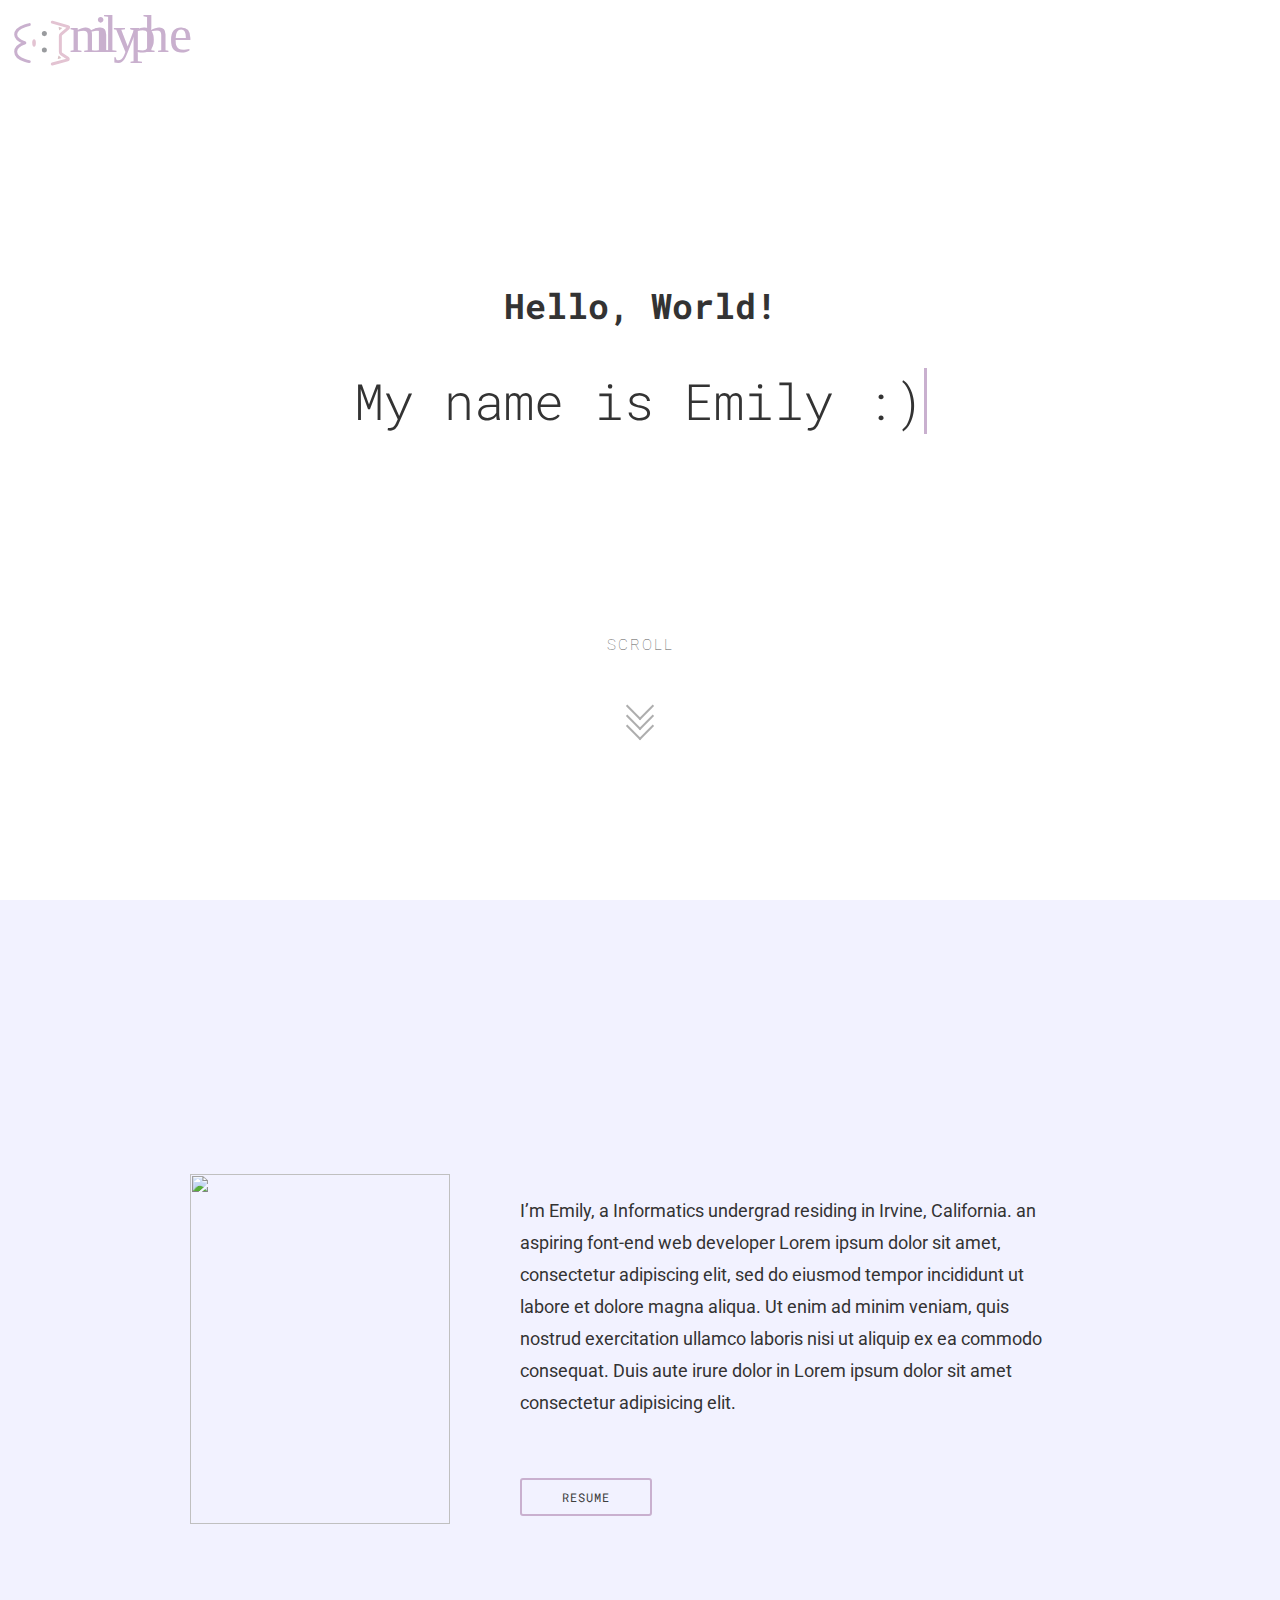
==== index.html @ 85082470 "Add scroll animation on style.css" ====
<!doctype html>
<html lang="en">

<!--
WRITTEN BY: Emily Ah-Young Phee
EMAIL: ephee@uci.edu
-->

<head>
  <meta charset="utf-8">
  <meta name="author" content="Your name here">
  <meta name="description" content="description of your page">
  <link rel="stylesheet" href="https://cdnjs.cloudflare.com/ajax/libs/font-awesome/5.15.1/css/all.min.css" integrity="sha512-+4zCK9k+qNFUR5X+cKL9EIR+ZOhtIloNl9GIKS57V1MyNsYpYcUrUeQc9vNfzsWfV28IaLL3i96P9sdNyeRssA==" crossorigin="anonymous" />
  <link href="https://fonts.googleapis.com/css2?family=Roboto+Mono&family=Roboto:wght@500&display=swap" rel="stylesheet"> 
  <link rel="stylesheet" href="style.css">
   <!-- you would also link to Bootstrap here! -->
  <title>Welcome to Emily A. Phee :)</title>
</head>
<body id="home">

  <!-- all contents goes here for main page -->
  <header class="main-header">
    <img src="logo_emily.svg" class="header-logo" alt="main logo">
    <div class="content">
    
     <div class="profile-component">

       <div class="greeting-heading">
        <h2 id="banner-hello">Hello, World!</h2>
       </div>
       <div class="greeting-heading">
        <h1 id="banner-intro">My name is Emily :)</h1>
       </div>

        <!-- Icons -->  
       <div class="header-icons">
        <div class="main-icons">
          <a href="https://github.com/emilyPhee" target="_blank">
            <i class="fab fa-github fa-4x"></i>
          </a>
          <a href="https://www.linkedin.com/in/emily-phee-1056821b9/" target="_blank">
            <i class="fab fa-linkedin fa-4x"></i>
          </a>
        </div>
       </div>

       <!-- Scroll -->
       <div class="header-scroll">
        <div class="scroll">
          <p>SCROLL</p>
          <!-- <i class="fas fa-chevron-down"></i> -->
          <div class="box">
            <span></span>
            <span></span>
            <span></span>
          </div>
          
        </div>
       </div>
     </div>
    </div>
  </header>


  <!-- Main -->
  <main id="main">
   
    <!-- About -->
    <section class="about-section">
      <div class="about-content">

        <div class="introduce-component">
          <div class="profile-img">
            <img src="https://via.placeholder.com/150" alt="">
          </div>
          <div class="intro-and-btn">
            <div class="intro">
              <p>I’m Emily, a Informatics undergrad residing in Irvine, California. 
                an aspiring font-end web developer
                Lorem ipsum dolor sit amet, consectetur adipiscing elit, sed do eiusmod tempor incididunt ut labore et dolore magna aliqua. Ut enim ad minim veniam, quis nostrud exercitation ullamco laboris nisi ut aliquip ex ea commodo consequat. Duis aute irure dolor in Lorem ipsum dolor sit amet consectetur adipisicing elit. 
              </p>
            </div>
            <div class="resume-btn-div">
              <a href="" class="resume-btn">
                RESUME
              </a>
            </div>
          </div>
        </div>
      </div>
    </section>


    <!-- Projects -->
    <section id="projects-section">
   
    </section>

    <!-- Contact -->
    <section id="contact">

    </section>

  </main>

  <!-- Footer -->
  <footer class="footer">

  </footer>
</body>
</html>
---- style.css ----
/* font-family: 'Roboto', sans-serif;

font-family: 'Roboto Mono', monospace; */
@import url('https://fonts.googleapis.com/css2?family=Roboto&display=swap');

@keyframes typing-animation {
  from {
    width: 0;
  }
  to {
    width: 57rem;
  }
}

@keyframes typing-cursor {
  from {
    border-right-color: #C9B0CF;
  }

  to {
    border-right-color: transparent;
  }
}

* {
  margin: 0;
  padding: 0;
  box-sizing: border-box;
}

html {
  /* 
  what we want is 10px, so divide default px (16px) to 10 
  10/16 = 0.625 
  .625*16 = 10
  we are converting this to percent because each user may have different font size as a default
  so that we want to provide the right font size according to user's default value (px)
  */
  font-size: 62.5%;
}

body {
  color: #333;
}

.header-logo {
  width: 18rem;
  margin: 1.2rem 0 0 1.2rem;
}

.main-header {
  height: 100vh;
}

.content {
  height: 100%;
  width: 100%;
  display: flex;
  justify-content: center;
  align-items: center;
}

.profile-component {
  padding-bottom: 5rem;
  display: flex;
  flex-direction: column;
  justify-content: space-between;
  align-items: center;
}

/* Main banner (welcome greeting) */
#banner-hello {
  font-size: 3.5rem;
  font-family: 'Roboto Mono', monospace;
}

#banner-intro {
  font-size: 5rem;
  font-weight: 300;
  font-family: 'Roboto Mono', monospace;
  margin-top: 4rem;

  /* Typing animation */
  border-right: solid 3px #C9B0CF;
  white-space: nowrap;
  overflow: hidden;
  /* animation */
  animation: typing-animation 4s steps(29, end) 1s 1 normal both,
  typing-cursor 1s steps(29, end) infinite;


}

/* Icons */
.main-icons {
  display: flex;
  justify-content: center;
  margin-top: 10rem;
}

.main-icons > * {
  margin: 0 4.2rem;
  color: #C9B0CF;
}


/* Scroll */
.scroll {
  display: flex;
  flex-direction: column;
  align-items: center;
  padding-top: 9rem;
}

.scroll .box {
  margin-top: 4rem;
}
.scroll > * {
  margin: 1.2rem 0 1.2rem 0;
}

.scroll p {
  font-family: 'Roboto', sans-serif;
  font-size: 1.5rem;
  font-weight: lighter;
  color: rgb(87, 87, 87);
  letter-spacing: .2rem;
}

/* Scroll animation */
.box span {
  display: block;
  width: 2rem;
  height: 2rem;
  border-bottom: .2rem solid rgb(174, 174, 174);
  border-right: .2rem solid rgb(174, 174, 174);
  transform: rotate(45deg);
  margin: -1rem;
  animation: animate 2s infinite;
}

.box span:nth-child(2) {
  animation-delay: -0.2s;
}

.box span:nth-child(3) {
  animation-delay: -0.4s;
}

@keyframes animate {
  0% {
    opacity: 0;
    transform: rotate(45deg) translate(-2rem, -2rem);
  }
  50% {
    opacity: 1;
  }

  100% {
    opacity: 0;
    transform: rotate(45deg) translate(2rem, 2rem);
  }
}

/* About */
.about-section {
  height: 100vh;
}

.about-content {
  background-color: rgb(242, 242, 255);
  width: 100%;
  height: 100%;

  display: flex;
  justify-content: center;
  padding: 6rem 4rem;
}

.introduce-component {
  display: flex;
  align-items: center;

  /* Modify the size of introduction */
  width: 90rem
}
.introduce-component img {
  width: 26rem;
  height: 35rem;
  margin-right: 3rem;
}

.intro-and-btn {
  padding: 4rem;
}

.intro p {
  font-size: 1.8rem;
  font-family: 'Roboto', sans-serif;
  line-height: 3.2rem;
}
.intro-and-btn .resume-btn {
  text-decoration: none;
  color: #3F3F3F;
  letter-spacing: .1rem;
  font-family: 'Roboto Mono', monospace;

  border: 2px solid #C9B0CF;
  padding: .9rem 4rem;
  font-size: 1.2rem;
  border-radius: .3rem;
}

.intro-and-btn .resume-btn:hover {
  background-color: #C9B0CF;
}

.resume-btn-div {
  margin-top: 7rem;
}
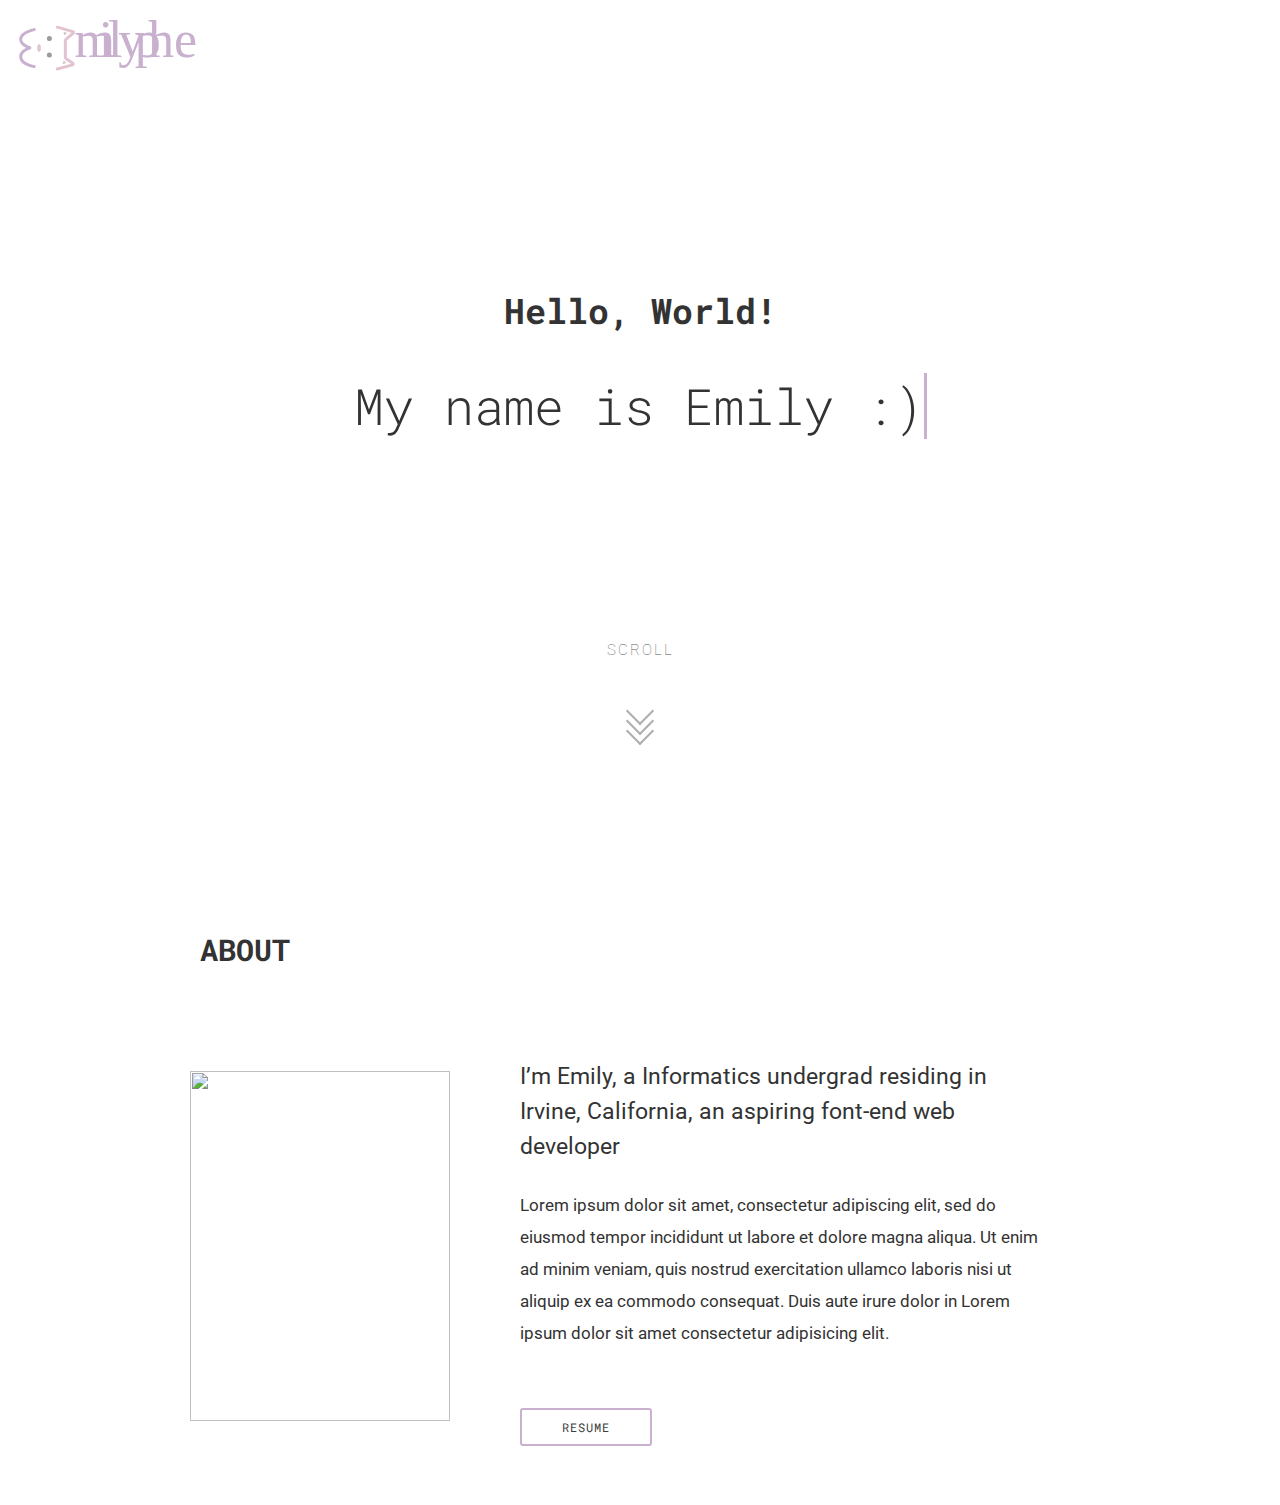
==== commit 14da8588: "Add about section heading and modify the style of about-section in style.css" ====
--- a/index.html
+++ b/index.html
@@ -21,6 +21,7 @@
   <!-- all contents goes here for main page -->
   <header class="main-header">
     <img src="logo_emily.svg" class="header-logo" alt="main logo">
+  
     <div class="content">
     
      <div class="profile-component">
@@ -67,16 +68,21 @@
    
     <!-- About -->
     <section class="about-section">
-      <div class="about-content">
+      <div class="about-content-flex-container">
+        <!-- flex-item -->
+        <div class="about-title">
+          <h2>ABOUT</h2>
+        </div>
 
+        <!-- flex-item -->
         <div class="introduce-component">
           <div class="profile-img">
             <img src="https://via.placeholder.com/150" alt="">
           </div>
           <div class="intro-and-btn">
             <div class="intro">
-              <p>I’m Emily, a Informatics undergrad residing in Irvine, California. 
-                an aspiring font-end web developer
+              <p class="intro-first-part">I’m Emily, a Informatics undergrad residing in Irvine, California, an aspiring font-end web developer</p>
+              <p class="intro-second-part">
                 Lorem ipsum dolor sit amet, consectetur adipiscing elit, sed do eiusmod tempor incididunt ut labore et dolore magna aliqua. Ut enim ad minim veniam, quis nostrud exercitation ullamco laboris nisi ut aliquip ex ea commodo consequat. Duis aute irure dolor in Lorem ipsum dolor sit amet consectetur adipisicing elit. 
               </p>
             </div>
@@ -89,6 +95,13 @@
         </div>
       </div>
     </section>
+
+
+
+  
+ 
+
+    
 
 
     <!-- Projects -->
--- a/style.css
+++ b/style.css
@@ -41,11 +41,12 @@
 
 body {
   color: #333;
+  font-family: 'Roboto', sans-serif;
 }
 
 .header-logo {
   width: 18rem;
-  margin: 1.2rem 0 0 1.2rem;
+  margin: 1.7rem 0 0 1.7rem;
 }
 
 .main-header {
@@ -163,18 +164,33 @@
 }
 
 /* About */
-.about-section {
+/* .about-section {
   height: 100vh;
-}
-
-.about-content {
-  background-color: rgb(242, 242, 255);
+} */
+
+.about-content-flex-container {
   width: 100%;
   height: 100%;
 
   display: flex;
   justify-content: center;
   padding: 6rem 4rem;
+}
+
+.about-content-flex-container {
+  display: flex;
+  flex-direction: column;
+  justify-content: center;
+  align-items: center;
+  padding: 3rem 5rem;
+}
+
+
+
+.about-content-flex-container .about-title {
+  font-family: 'Roboto Mono', monospace;
+  font-size: 2rem;
+  margin: 0 79rem 5rem 0;
 }
 
 .introduce-component {
@@ -190,15 +206,21 @@
   margin-right: 3rem;
 }
 
+.intro-first-part {
+  font-size: 2.3rem;
+  line-height: 3.5rem;
+}
+
+.intro .intro-second-part {
+  font-size: 1.7rem;
+  line-height: 3.2rem;
+  margin-top: 2.5rem;
+}
+
 .intro-and-btn {
   padding: 4rem;
-}
-
-.intro p {
-  font-size: 1.8rem;
-  font-family: 'Roboto', sans-serif;
-  line-height: 3.2rem;
-}
+} 
+
 .intro-and-btn .resume-btn {
   text-decoration: none;
   color: #3F3F3F;
@@ -219,3 +241,5 @@
   margin-top: 7rem;
 }
 
+
+
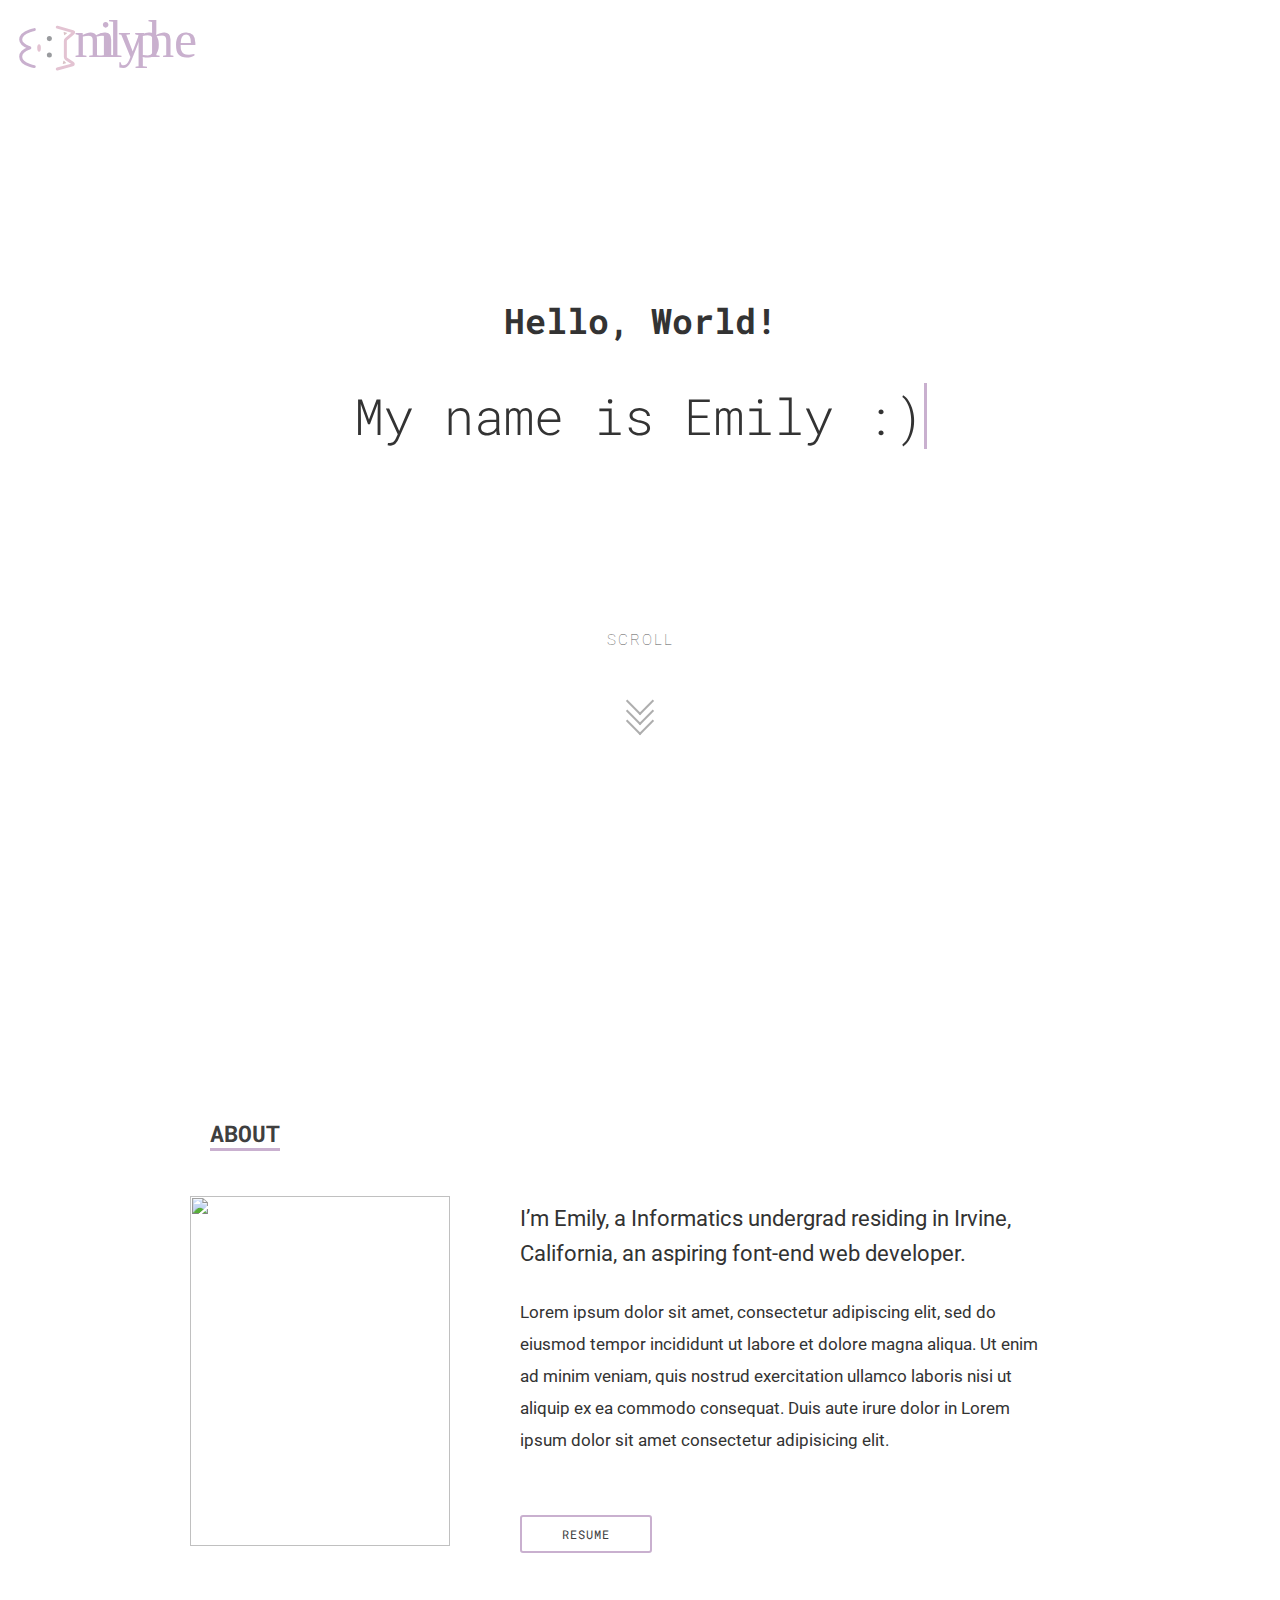
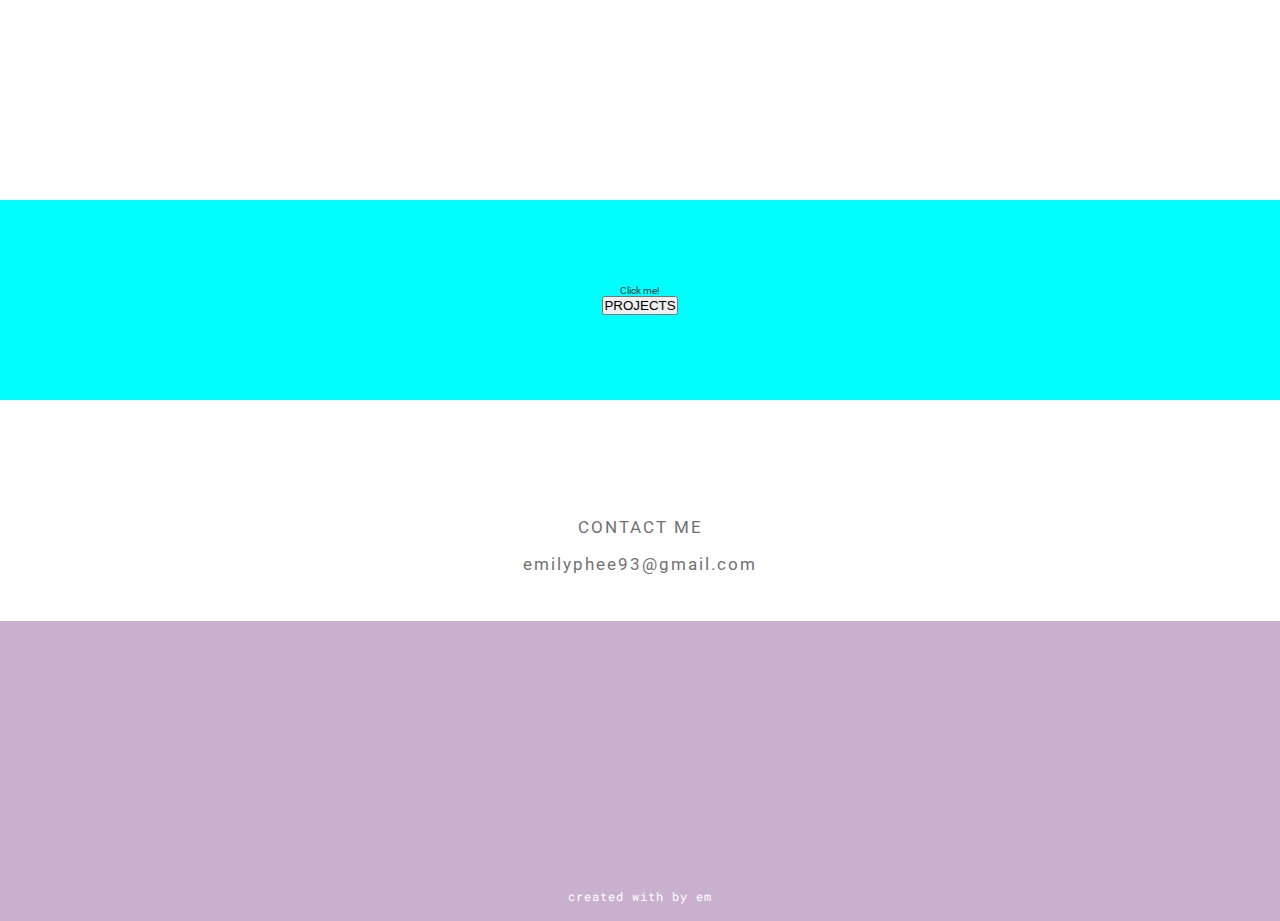
==== commit 80aa20b3: "Add utilities.css and style contact and footer section" ====
--- a/index.html
+++ b/index.html
@@ -10,62 +10,67 @@
   <meta charset="utf-8">
   <meta name="author" content="Your name here">
   <meta name="description" content="description of your page">
-  <link rel="stylesheet" href="https://cdnjs.cloudflare.com/ajax/libs/font-awesome/5.15.1/css/all.min.css" integrity="sha512-+4zCK9k+qNFUR5X+cKL9EIR+ZOhtIloNl9GIKS57V1MyNsYpYcUrUeQc9vNfzsWfV28IaLL3i96P9sdNyeRssA==" crossorigin="anonymous" />
-  <link href="https://fonts.googleapis.com/css2?family=Roboto+Mono&family=Roboto:wght@500&display=swap" rel="stylesheet"> 
+  <link rel="stylesheet" href="https://cdnjs.cloudflare.com/ajax/libs/font-awesome/5.15.1/css/all.min.css"
+    integrity="sha512-+4zCK9k+qNFUR5X+cKL9EIR+ZOhtIloNl9GIKS57V1MyNsYpYcUrUeQc9vNfzsWfV28IaLL3i96P9sdNyeRssA=="
+    crossorigin="anonymous" />
+  <link href="https://fonts.googleapis.com/css2?family=Roboto+Mono&family=Roboto:wght@500&display=swap"
+    rel="stylesheet">
   <link rel="stylesheet" href="style.css">
-   <!-- you would also link to Bootstrap here! -->
+  <link rel="stylesheet" href="utilities.css">
+  <!-- you would also link to Bootstrap here! -->
   <title>Welcome to Emily A. Phee :)</title>
 </head>
+
 <body id="home">
 
   <!-- all contents goes here for main page -->
   <header class="main-header">
     <img src="logo_emily.svg" class="header-logo" alt="main logo">
-  
+
     <div class="content">
-    
-     <div class="profile-component">
 
-       <div class="greeting-heading">
-        <h2 id="banner-hello">Hello, World!</h2>
-       </div>
-       <div class="greeting-heading">
-        <h1 id="banner-intro">My name is Emily :)</h1>
-       </div>
+      <div class="profile-component">
 
-        <!-- Icons -->  
-       <div class="header-icons">
-        <div class="main-icons">
-          <a href="https://github.com/emilyPhee" target="_blank">
-            <i class="fab fa-github fa-4x"></i>
-          </a>
-          <a href="https://www.linkedin.com/in/emily-phee-1056821b9/" target="_blank">
-            <i class="fab fa-linkedin fa-4x"></i>
-          </a>
+        <div class="greeting-heading">
+          <h2 id="banner-hello">Hello, World!</h2>
         </div>
-       </div>
+        <div class="greeting-heading">
+          <h1 id="banner-intro">My name is Emily :)</h1>
+        </div>
 
-       <!-- Scroll -->
-       <div class="header-scroll">
-        <div class="scroll">
-          <p>SCROLL</p>
-          <!-- <i class="fas fa-chevron-down"></i> -->
-          <div class="box">
-            <span></span>
-            <span></span>
-            <span></span>
+        <!-- Icons -->
+        <div class="header-icons">
+          <div class="main-icons">
+            <a href="https://github.com/emilyPhee" target="_blank">
+              <i class="fab fa-github fa-4x"></i>
+            </a>
+            <a href="https://www.linkedin.com/in/emily-phee-1056821b9/" target="_blank">
+              <i class="fab fa-linkedin fa-4x"></i>
+            </a>
           </div>
-          
         </div>
-       </div>
-     </div>
+
+        <!-- Scroll -->
+        <div class="header-scroll">
+          <div class="scroll">
+            <p>SCROLL</p>
+            <!-- <i class="fas fa-chevron-down"></i> -->
+            <div class="box">
+              <span></span>
+              <span></span>
+              <span></span>
+            </div>
+
+          </div>
+        </div>
+      </div>
     </div>
   </header>
 
 
   <!-- Main -->
   <main id="main">
-   
+
     <!-- About -->
     <section class="about-section">
       <div class="about-content-flex-container">
@@ -81,9 +86,13 @@
           </div>
           <div class="intro-and-btn">
             <div class="intro">
-              <p class="intro-first-part">I’m Emily, a Informatics undergrad residing in Irvine, California, an aspiring font-end web developer</p>
+              <p class="intro-first-part">I’m Emily, a Informatics undergrad residing in Irvine, California, an aspiring
+                font-end web developer.</p>
               <p class="intro-second-part">
-                Lorem ipsum dolor sit amet, consectetur adipiscing elit, sed do eiusmod tempor incididunt ut labore et dolore magna aliqua. Ut enim ad minim veniam, quis nostrud exercitation ullamco laboris nisi ut aliquip ex ea commodo consequat. Duis aute irure dolor in Lorem ipsum dolor sit amet consectetur adipisicing elit. 
+                Lorem ipsum dolor sit amet, consectetur adipiscing elit, sed do eiusmod tempor incididunt ut labore et
+                dolore magna aliqua. Ut enim ad minim veniam, quis nostrud exercitation ullamco laboris nisi ut aliquip
+                ex ea commodo consequat. Duis aute irure dolor in Lorem ipsum dolor sit amet consectetur adipisicing
+                elit.
               </p>
             </div>
             <div class="resume-btn-div">
@@ -96,21 +105,22 @@
       </div>
     </section>
 
-
-
-  
- 
-
-    
-
-
     <!-- Projects -->
     <section id="projects-section">
-   
+      <div class="project-btn-container">
+        <p>Click me!</p>
+        <button class="projects-btn">PROJECTS</button>
+      </div>
+
     </section>
 
     <!-- Contact -->
     <section id="contact">
+      <div class="contact-container">
+        <i class="fas fa-envelope fa-7x"></i>
+        <p>CONTACT ME</p>
+        <p>emilyphee93@gmail.com</p>
+      </div>
 
     </section>
 
@@ -118,7 +128,10 @@
 
   <!-- Footer -->
   <footer class="footer">
-
+    <div class="footer-container">
+      <p>created with <i class="fas fa-heart"></i> by em</p>
+    </div>
   </footer>
 </body>
-</html>
+
+</html>--- a/style.css
+++ b/style.css
@@ -110,11 +110,12 @@
   display: flex;
   flex-direction: column;
   align-items: center;
-  padding-top: 9rem;
+  padding-top: 7rem;
 }
 
 .scroll .box {
   margin-top: 4rem;
+
 }
 .scroll > * {
   margin: 1.2rem 0 1.2rem 0;
@@ -142,6 +143,7 @@
 
 .box span:nth-child(2) {
   animation-delay: -0.2s;
+  margin: -1rem;
 }
 
 .box span:nth-child(3) {
@@ -164,9 +166,9 @@
 }
 
 /* About */
-/* .about-section {
+.about-section {
   height: 100vh;
-} */
+}
 
 .about-content-flex-container {
   width: 100%;
@@ -189,8 +191,10 @@
 
 .about-content-flex-container .about-title {
   font-family: 'Roboto Mono', monospace;
-  font-size: 2rem;
-  margin: 0 79rem 5rem 0;
+  font-size: 1.5rem;
+  margin: 0 79rem 1rem 0;
+  color: #3F3F3F;
+  border-bottom: 3px solid #C9B0CF;
 }
 
 .introduce-component {
@@ -206,8 +210,8 @@
   margin-right: 3rem;
 }
 
-.intro-first-part {
-  font-size: 2.3rem;
+.intro .intro-first-part {
+  font-size: 2.2rem;
   line-height: 3.5rem;
 }
 
@@ -242,4 +246,93 @@
 }
 
 
-
+/* Projects button */
+#projects-section {
+  display: flex;
+  justify-content: center;
+  align-items: center;
+  background-color: aqua;
+  height: 20rem;
+}
+.project-btn-container {
+  display: flex;
+  flex-direction: column;
+  text-align: center;
+
+}
+
+
+
+/* Mobile */
+/* anything smaller than 768px */
+@media(max-width: 768px) {
+
+  @keyframes typing-animation {
+    from {
+      width: 0;
+    }
+    to {
+      width: 35rem;
+    }
+  }
+  
+  .header-logo {
+    width: 14rem;
+  }
+  #banner-hello {
+    font-size: 2rem;
+    font-family: 'Roboto Mono', monospace;
+  }
+  
+  #banner-intro {
+    font-size: 3rem;
+    font-weight: 300;
+    font-family: 'Roboto Mono', monospace;
+    margin-top: 3rem;
+    animation: typing-animation 4s steps(29, end) 1s 1 normal both,
+    typing-cursor 1s steps(20, end) infinite;
+  }
+
+  .scroll p {
+    font-size: 1.3rem;
+  }
+
+  .box span {
+    width: 1rem;
+    height: 1rem;
+    border-bottom: .1rem solid rgb(174, 174, 174);
+    border-right: .1rem solid rgb(174, 174, 174);
+  }
+
+  /* Introduce */
+  .introduce-component {
+    flex-direction: column;
+  }
+
+  .introduce-component img {
+    width: 20rem;
+    height: 25rem;
+  }
+
+  .intro-and-btn {
+    display: flex;
+    flex-direction: column;
+  }
+  .intro {
+    width: 35rem;
+  }
+  .intro .intro-first-part {
+    font-size: 2rem;
+    line-height: 3rem;
+  }
+  .intro .intro-second-part {
+    font-size: 1.4rem;
+    line-height: 3rem;
+  }
+
+  .resume-btn-div {
+    margin-top: 3rem;
+  }
+
+
+}--- a/utilities.css
+++ b/utilities.css
@@ -0,0 +1,46 @@
+/* Contact */
+#contact {
+  display: flex;
+  justify-content: center;
+  align-items: center;
+  padding-top: 10rem;
+  padding-bottom: 3rem;
+}
+
+.contact-container {
+  display: flex;
+  flex-direction: column;  
+  text-align: center;
+}
+
+.contact-container > * {
+  margin-bottom: 1.7rem;
+  
+}
+.contact-container i {
+  color: #C9B0CF;
+}
+
+.contact-container p {
+  font-size: 1.7rem;
+  color: #717171;
+  letter-spacing: .2rem;
+}
+
+/* Footer */
+.footer {
+  background: #C9B0CF;
+  height: 30rem;
+  display: flex;
+  justify-content: center;
+  align-items: flex-end;
+  padding-bottom: 1.7rem;
+}
+
+.footer .footer-container {
+  color: #fff;
+  font-family: 'Roboto Mono', monospace;
+  letter-spacing: .1rem;
+  font-size: 1.2rem;
+
+}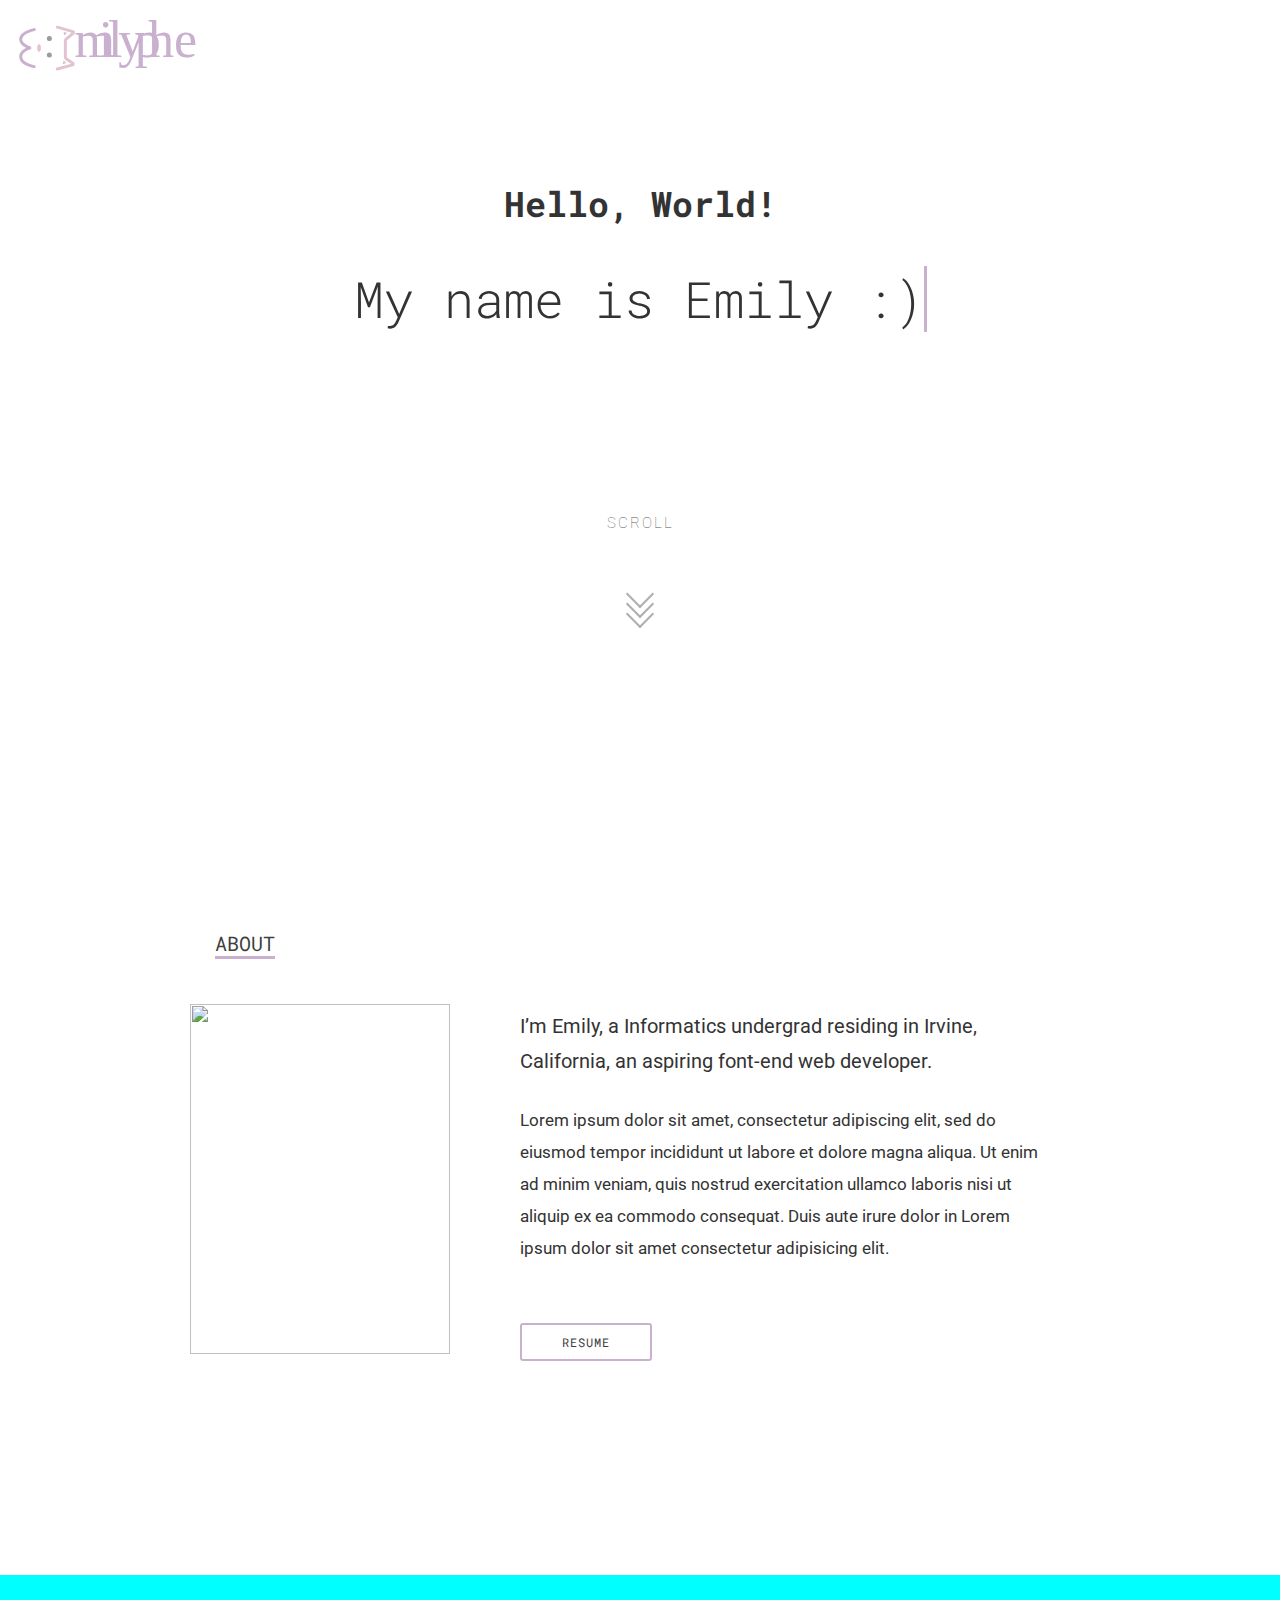
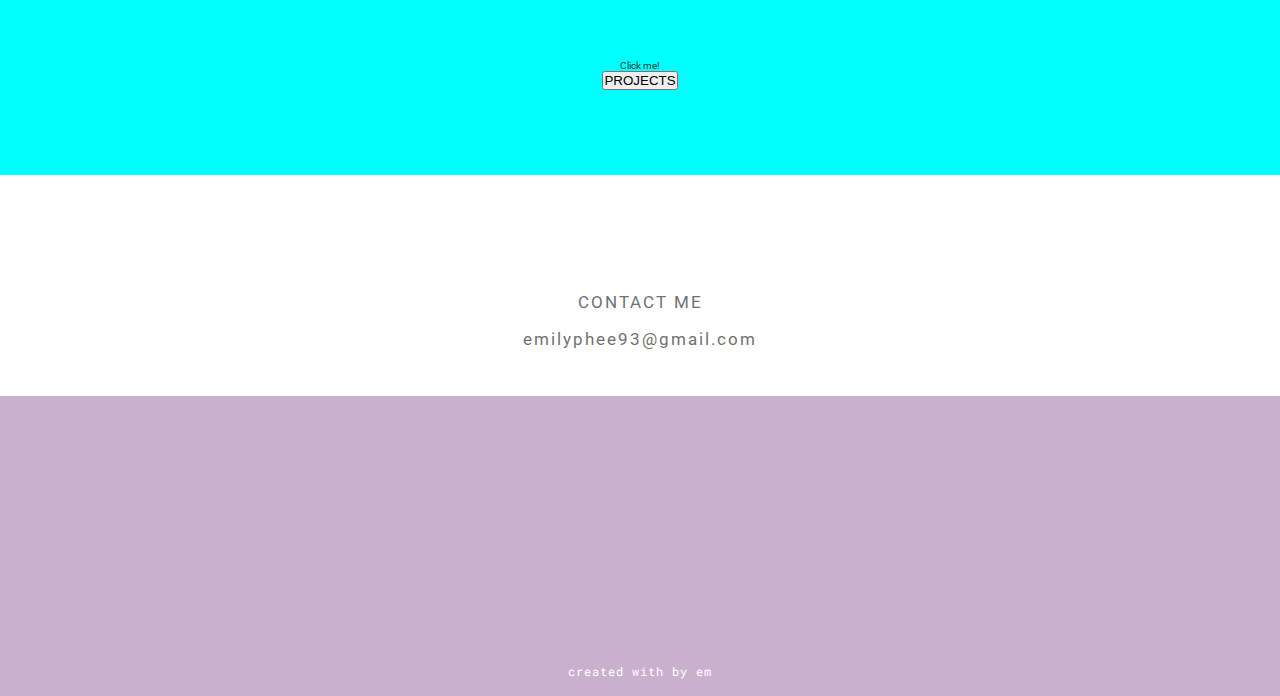
==== commit c8dcc214: "Add project section in projects.html and style projects container style in style.css" ====
--- a/index.html
+++ b/index.html
@@ -8,7 +8,7 @@
 
 <head>
   <meta charset="utf-8">
-  <meta name="author" content="Your name here">
+  <meta name="author" content="Emily Ah-Young Phee">
   <meta name="description" content="description of your page">
   <link rel="stylesheet" href="https://cdnjs.cloudflare.com/ajax/libs/font-awesome/5.15.1/css/all.min.css"
     integrity="sha512-+4zCK9k+qNFUR5X+cKL9EIR+ZOhtIloNl9GIKS57V1MyNsYpYcUrUeQc9vNfzsWfV28IaLL3i96P9sdNyeRssA=="
@@ -16,8 +16,10 @@
   <link href="https://fonts.googleapis.com/css2?family=Roboto+Mono&family=Roboto:wght@500&display=swap"
     rel="stylesheet">
   <link rel="stylesheet" href="style.css">
+  <link rel="stylesheet" href="projectstyle.css">
   <link rel="stylesheet" href="utilities.css">
-  <!-- you would also link to Bootstrap here! -->
+
+
   <title>Welcome to Emily A. Phee :)</title>
 </head>
 
@@ -25,7 +27,7 @@
 
   <!-- all contents goes here for main page -->
   <header class="main-header">
-    <img src="logo_emily.svg" class="header-logo" alt="main logo">
+    <a href="index.html"><img src="logo_emily.svg" class="header-logo" alt="main logo"></a>
 
     <div class="content">
 
@@ -54,7 +56,6 @@
         <div class="header-scroll">
           <div class="scroll">
             <p>SCROLL</p>
-            <!-- <i class="fas fa-chevron-down"></i> -->
             <div class="box">
               <span></span>
               <span></span>
@@ -76,7 +77,7 @@
       <div class="about-content-flex-container">
         <!-- flex-item -->
         <div class="about-title">
-          <h2>ABOUT</h2>
+          <p>ABOUT</p>
         </div>
 
         <!-- flex-item -->
@@ -109,7 +110,9 @@
     <section id="projects-section">
       <div class="project-btn-container">
         <p>Click me!</p>
-        <button class="projects-btn">PROJECTS</button>
+        <a href="projects.html">
+          <button class="projects-btn">PROJECTS</button>
+        </a>
       </div>
 
     </section>
--- a/style.css
+++ b/style.css
@@ -21,6 +21,7 @@
     border-right-color: transparent;
   }
 }
+
 
 * {
   margin: 0;
@@ -50,7 +51,7 @@
 }
 
 .main-header {
-  height: 100vh;
+  min-height: 100vh;
 }
 
 .content {
@@ -63,6 +64,7 @@
 
 .profile-component {
   padding-bottom: 5rem;
+  margin-top: 9rem;
   display: flex;
   flex-direction: column;
   justify-content: space-between;
@@ -75,7 +77,8 @@
   font-family: 'Roboto Mono', monospace;
 }
 
-#banner-intro {
+#banner-intro,
+.project-welcome-greeting {
   font-size: 5rem;
   font-weight: 300;
   font-family: 'Roboto Mono', monospace;
@@ -114,7 +117,7 @@
 }
 
 .scroll .box {
-  margin-top: 4rem;
+  margin-top: 5rem;
 
 }
 .scroll > * {
@@ -167,7 +170,7 @@
 
 /* About */
 .about-section {
-  height: 100vh;
+  min-height: 75vh;
 }
 
 .about-content-flex-container {
@@ -191,7 +194,7 @@
 
 .about-content-flex-container .about-title {
   font-family: 'Roboto Mono', monospace;
-  font-size: 1.5rem;
+  font-size: 2rem;
   margin: 0 79rem 1rem 0;
   color: #3F3F3F;
   border-bottom: 3px solid #C9B0CF;
@@ -211,7 +214,7 @@
 }
 
 .intro .intro-first-part {
-  font-size: 2.2rem;
+  font-size: 2rem;
   line-height: 3.5rem;
 }
 
@@ -252,13 +255,116 @@
   justify-content: center;
   align-items: center;
   background-color: aqua;
-  height: 20rem;
+  min-height: 20rem;
 }
 .project-btn-container {
   display: flex;
   flex-direction: column;
   text-align: center;
 
+}
+
+
+/* PROJECTS PAGE */
+
+.project-header {
+  min-height: 40vh;
+}
+.hader-flex-container {
+  display: flex;
+  justify-content: center;
+}
+.project-welcome-greeting {
+  font-size: 3rem;
+  /* Typing animation */
+  border-right: solid 3px #C9B0CF;
+  white-space: nowrap;
+  overflow: hidden;
+  /* animation */
+  animation: typing-animation 4s steps(29, end) 1s 1 normal both,
+  typing-cursor 1s steps(29, end) infinite;
+}
+
+
+.projects-section {
+  margin-top: 1rem;
+}
+
+.projects-container {
+  display: flex;
+  flex-direction: column;
+  align-items: center;
+  justify-content: center;
+  padding: 5rem 18rem;
+}
+
+.projects-container > * {
+  margin-bottom: 5rem;
+}
+
+.project-item {
+  display: flex;
+  width: 90rem;
+}
+.project-item .project-description {
+  padding: 2rem;
+  color: #3F3F3F;
+
+
+}
+.project-title-container {
+  display: flex;
+  align-items: center;
+  padding: 1.7rem;
+}
+.project {
+  font-size: 2rem;
+  font-family: 'Roboto', sans-serif;
+  letter-spacing: .1rem;
+  margin-left: 14rem;
+}
+.project-description p {
+  font-size: 1.7rem;
+  line-height: 3rem;
+  
+}
+.project-title-container .project-title {
+  font-size: 2rem;
+  letter-spacing: .1rem;
+  margin-right: 1rem;
+
+
+}
+.project-title-container i {
+  color: #C7D3D4;
+}
+.project-item > * {
+  padding: 3rem;
+}
+.project-item img {
+  width: 30rem;
+  height: 23rem;
+}
+
+.project-item .languages-used {
+  display: flex;
+  padding-top: 4rem;
+  justify-content: flex-start;
+
+}
+
+.project-item .languages-used > * {
+  border: .2rem solid #C7D3D4;
+  padding: 1rem 3.5rem;
+  border-radius: 2rem;
+  margin-right: 3rem;
+  font-size: 1rem
+}
+
+.project-item .languages-used > *:hover {
+  background-color: #C7D3D4;
+  color: #fff;
+  cursor: pointer;
 }
 
 
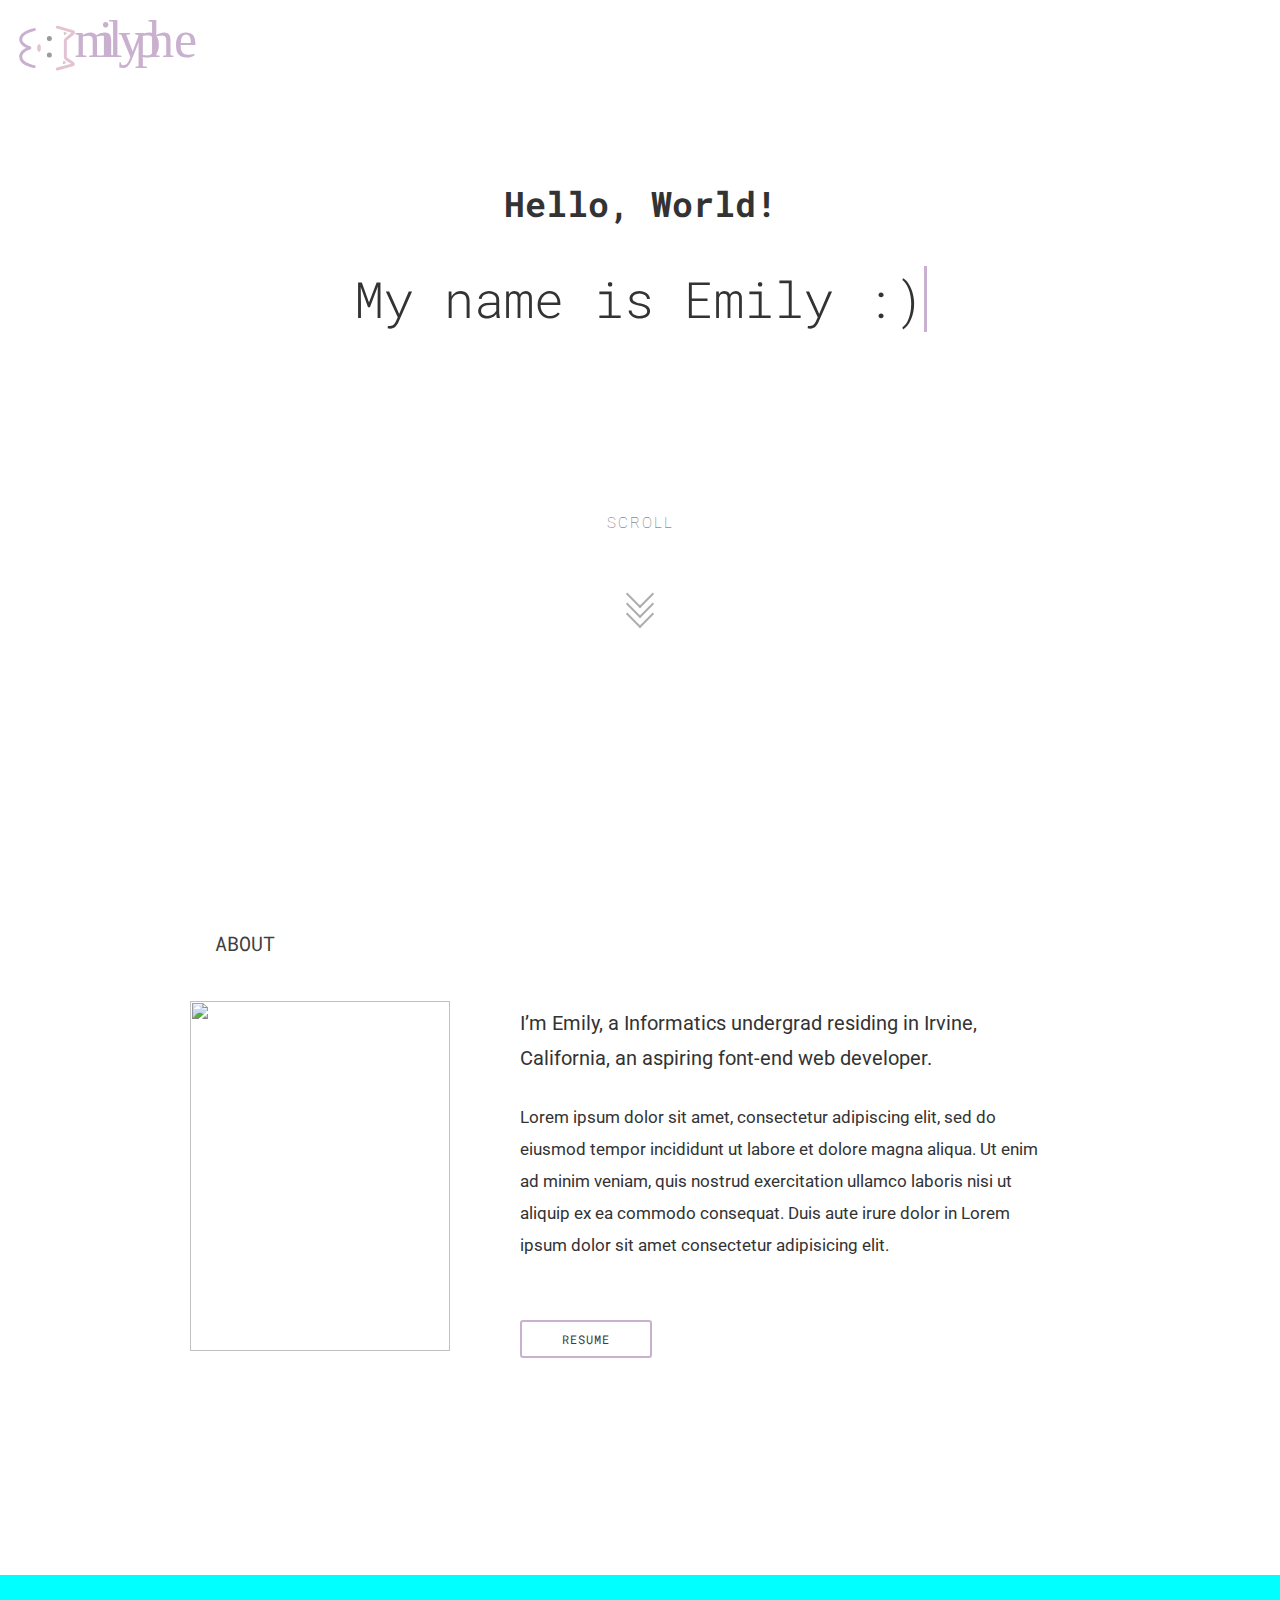
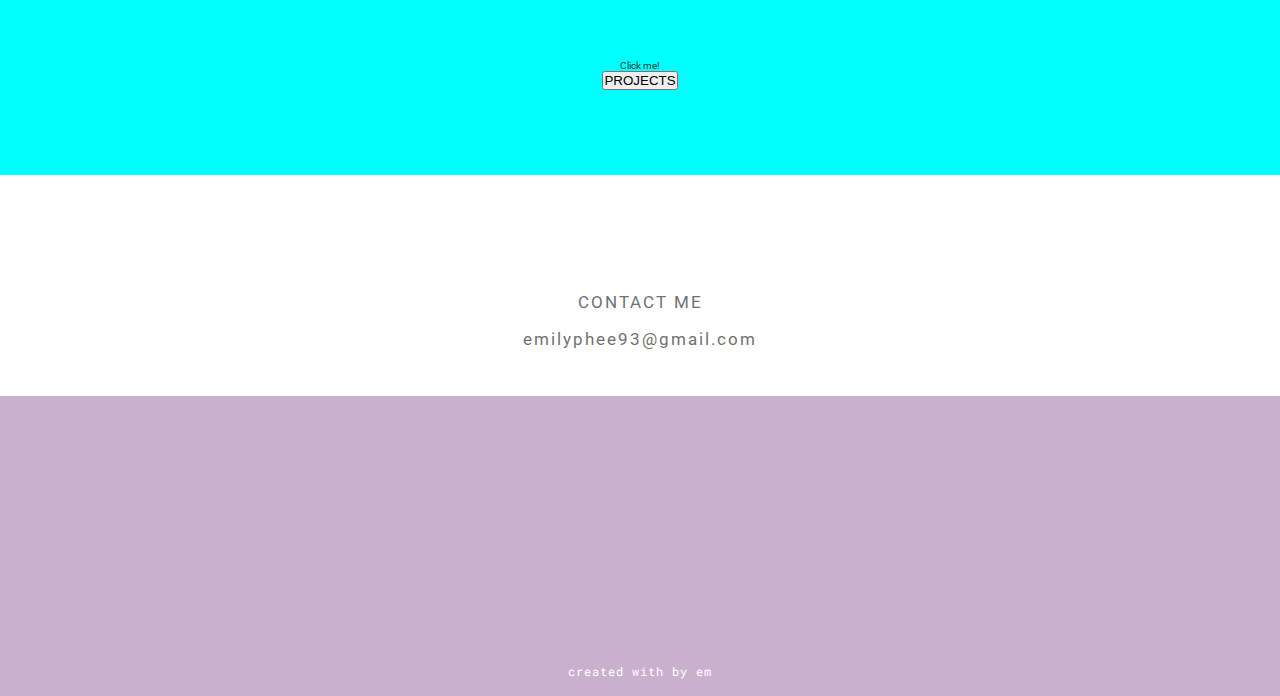
==== commit 48d728c5: "Add media query for max-width 889px in style.css and change i tag to span tag element" ====
--- a/index.html
+++ b/index.html
@@ -44,10 +44,10 @@
         <div class="header-icons">
           <div class="main-icons">
             <a href="https://github.com/emilyPhee" target="_blank">
-              <i class="fab fa-github fa-4x"></i>
+              <i class="fab fa-github fa-4x" aria-hidden="true"></i>
             </a>
             <a href="https://www.linkedin.com/in/emily-phee-1056821b9/" target="_blank">
-              <i class="fab fa-linkedin fa-4x"></i>
+              <i class="fab fa-linkedin fa-4x" aria-hidden="true"></i>
             </a>
           </div>
         </div>
@@ -110,9 +110,10 @@
     <section id="projects-section">
       <div class="project-btn-container">
         <p>Click me!</p>
-        <a href="projects.html">
+        <form action="projects.html" method="get">
           <button class="projects-btn">PROJECTS</button>
-        </a>
+        </form>
+
       </div>
 
     </section>
@@ -120,7 +121,7 @@
     <!-- Contact -->
     <section id="contact">
       <div class="contact-container">
-        <i class="fas fa-envelope fa-7x"></i>
+        <span class="fas fa-envelope fa-7x" aria-hidden="true"></span>
         <p>CONTACT ME</p>
         <p>emilyphee93@gmail.com</p>
       </div>
@@ -132,7 +133,7 @@
   <!-- Footer -->
   <footer class="footer">
     <div class="footer-container">
-      <p>created with <i class="fas fa-heart"></i> by em</p>
+      <p>created with <span class="fas fa-heart"></span> by em</p>
     </div>
   </footer>
 </body>
--- a/style.css
+++ b/style.css
@@ -173,14 +173,14 @@
   min-height: 75vh;
 }
 
-.about-content-flex-container {
+/* .about-content-flex-container {
   width: 100%;
   height: 100%;
 
   display: flex;
   justify-content: center;
   padding: 6rem 4rem;
-}
+} */
 
 .about-content-flex-container {
   display: flex;
@@ -197,7 +197,6 @@
   font-size: 2rem;
   margin: 0 79rem 1rem 0;
   color: #3F3F3F;
-  border-bottom: 3px solid #C9B0CF;
 }
 
 .introduce-component {
@@ -242,6 +241,7 @@
 
 .intro-and-btn .resume-btn:hover {
   background-color: #C9B0CF;
+  color: #fff;
 }
 
 .resume-btn-div {
@@ -265,10 +265,9 @@
 }
 
 
-/* PROJECTS PAGE */
-
+/* ----------- PROJECTS PAGE ----------- */
 .project-header {
-  min-height: 40vh;
+  min-height: 30vh;
 }
 .hader-flex-container {
   display: flex;
@@ -335,7 +334,7 @@
 
 
 }
-.project-title-container i {
+.project-title-container span {
   color: #C7D3D4;
 }
 .project-item > * {
@@ -358,13 +357,13 @@
   padding: 1rem 3.5rem;
   border-radius: 2rem;
   margin-right: 3rem;
-  font-size: 1rem
+  font-size: 1.2rem;
+  letter-spacing: .1rem;
 }
 
 .project-item .languages-used > *:hover {
   background-color: #C7D3D4;
   color: #fff;
-  cursor: pointer;
 }
 
 
@@ -378,7 +377,7 @@
       width: 0;
     }
     to {
-      width: 35rem;
+      width: 34.5rem;
     }
   }
   
@@ -441,4 +440,52 @@
   }
 
 
+
+
+  /* PROJECTS PAGE */
+  .project-header {
+    min-height: 20vh;
+  }
+  .project-welcome-greeting {
+    font-size: 2rem;
+    font-weight: 300;
+
+    /* Typing animation */
+    border-right: solid 3px #C9B0CF;
+    /* animation */
+    animation: typing-animation 4s steps(29, end) 1s 1 normal both,
+    typing-cursor 1s steps(29, end) infinite;
+  }
+
+  .project-item {
+    flex-direction: column;
+    align-items: center;
+    justify-content: center;
+    width: 30rem;
+  }
+
+  .project-description {
+    width: 43rem;
+  }
+  .project-description p {
+    font-size: 1.5rem;
+  }
+
+
+  .project-item .languages-used > * {
+    padding: 1rem 3rem;
+    font-size: 1rem;
+
+  }
+
+}
+
+@media(max-width: 889px) {
+  .introduce-component {
+    width: 70rem;
+  }
+
+  .about-title p {
+    margin-left: 17rem;
+  }
 }--- a/utilities.css
+++ b/utilities.css
@@ -17,7 +17,7 @@
   margin-bottom: 1.7rem;
   
 }
-.contact-container i {
+.contact-container span {
   color: #C9B0CF;
 }
 
@@ -43,4 +43,11 @@
   letter-spacing: .1rem;
   font-size: 1.2rem;
 
+}
+
+/* anything smaller than 768px */
+@media(max-width: 768px) {
+  .contact-container p {
+    font-size: 1.5rem;
+  }
 }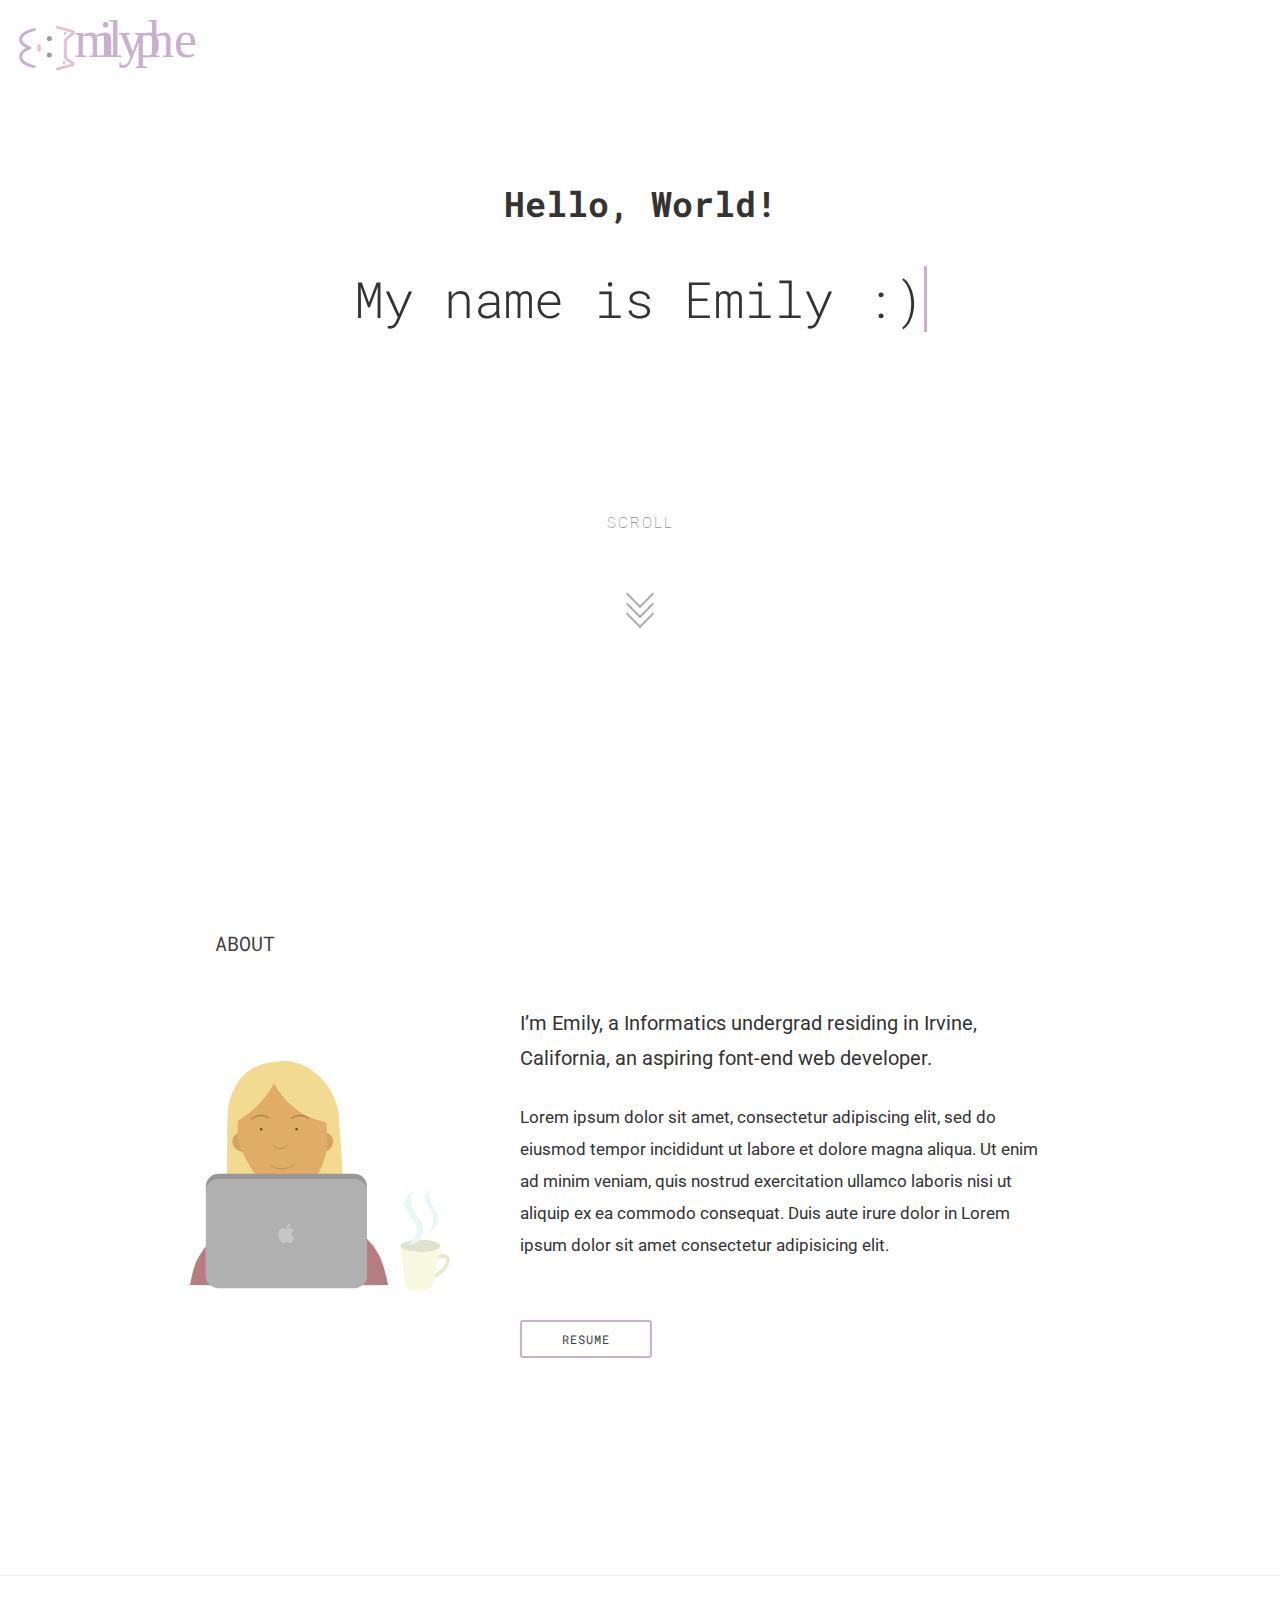
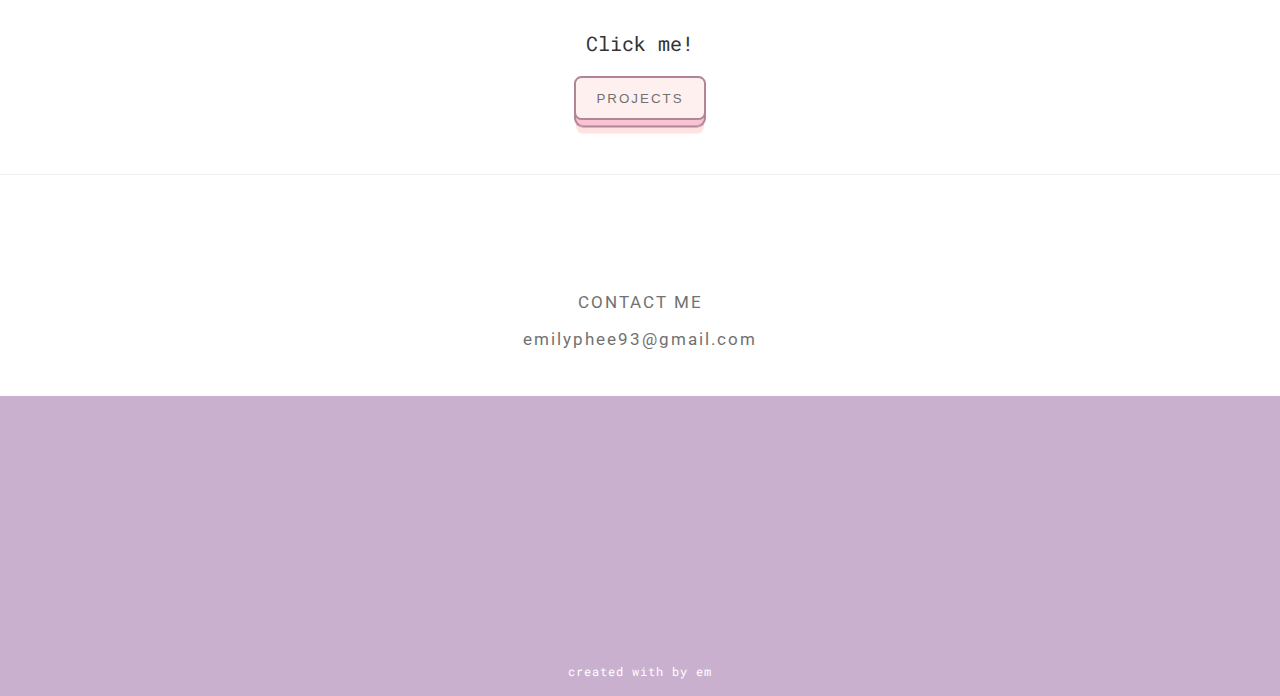
==== commit a93914c0: "Add profile image in about section, index.html and project image in projects.html" ====
--- a/index.html
+++ b/index.html
@@ -83,7 +83,7 @@
         <!-- flex-item -->
         <div class="introduce-component">
           <div class="profile-img">
-            <img src="https://via.placeholder.com/150" alt="">
+            <img src="emily_profile.svg" class="profile-img" alt="emily profile">
           </div>
           <div class="intro-and-btn">
             <div class="intro">
--- a/style.css
+++ b/style.css
@@ -254,14 +254,71 @@
   display: flex;
   justify-content: center;
   align-items: center;
-  background-color: aqua;
   min-height: 20rem;
+  border-top: solid 1px rgb(240, 240, 240);
+  border-bottom: solid 1px rgb(240, 240, 240);
 }
 .project-btn-container {
   display: flex;
   flex-direction: column;
   text-align: center;
-
+  
+}
+.project-btn-container p {
+  margin-bottom: 2rem;
+  font-size: 2rem;
+  font-family: 'Roboto Mono', monospace;
+}
+
+button.projects-btn {
+  /* font-weight: 600; */
+  color: #717171;
+  letter-spacing: .2rem;
+  text-transform: uppercase;
+  padding: 1.25rem 2rem;
+  background: #fff0f0;
+  border: 2px solid #b18597;
+  border-radius: 0.75rem;
+  transform-style: preserve-3d;
+  transition: transform 150ms cubic-bezier(0, 0, 0.58, 1), background 150ms cubic-bezier(0, 0, 0.58, 1);
+  outline: 0;
+}
+
+button.projects-btn::before {
+  position: absolute;
+  content: "";
+  width: 100%;
+  height: 100%;
+  top: 0;
+  left: 0;
+  right: 0;
+  bottom: 0;
+  background: #f9c4d2;
+  border-radius: inherit;
+  box-shadow: 0 0 0 2px #b18597, 0 0.625em 0 0 #ffe3e2;
+  transform: translate3d(0, 0.75rem, -1rem);
+  transition: transform 150ms cubic-bezier(0, 0, 0.58, 1), box-shadow 150ms cubic-bezier(0, 0, 0.58, 1);
+}
+
+button.projects-btn:hover {
+  background: #ffe9e9;
+  transform: translate(0, 0.25rem);
+  
+}
+
+button.projects-btn:hover::before {
+  box-shadow: 0 0 0 2px #b18597, 0 0.5em 0 0 #ffe3e2;
+  transform: translate3d(0, 0.5rem, -1rem);
+}
+
+button.projects-btn:active {
+  background: #ffe9e9;
+  transform: translate(0rem, 0.75rem);
+  outline: 0;
+}
+button.projects-btn:active::before {
+  box-shadow: 0 0 0 2px #b18597, 0 0 #ffe3e2;
+  transform: translate3d(0, 0, -1rem);
 }
 
 
@@ -306,7 +363,7 @@
   width: 90rem;
 }
 .project-item .project-description {
-  padding: 2rem;
+  padding: 1rem;
   color: #3F3F3F;
 
 
@@ -340,9 +397,11 @@
 .project-item > * {
   padding: 3rem;
 }
+
+/* project image witdh and height */
 .project-item img {
   width: 30rem;
-  height: 23rem;
+  height: 20rem;
 }
 
 .project-item .languages-used {
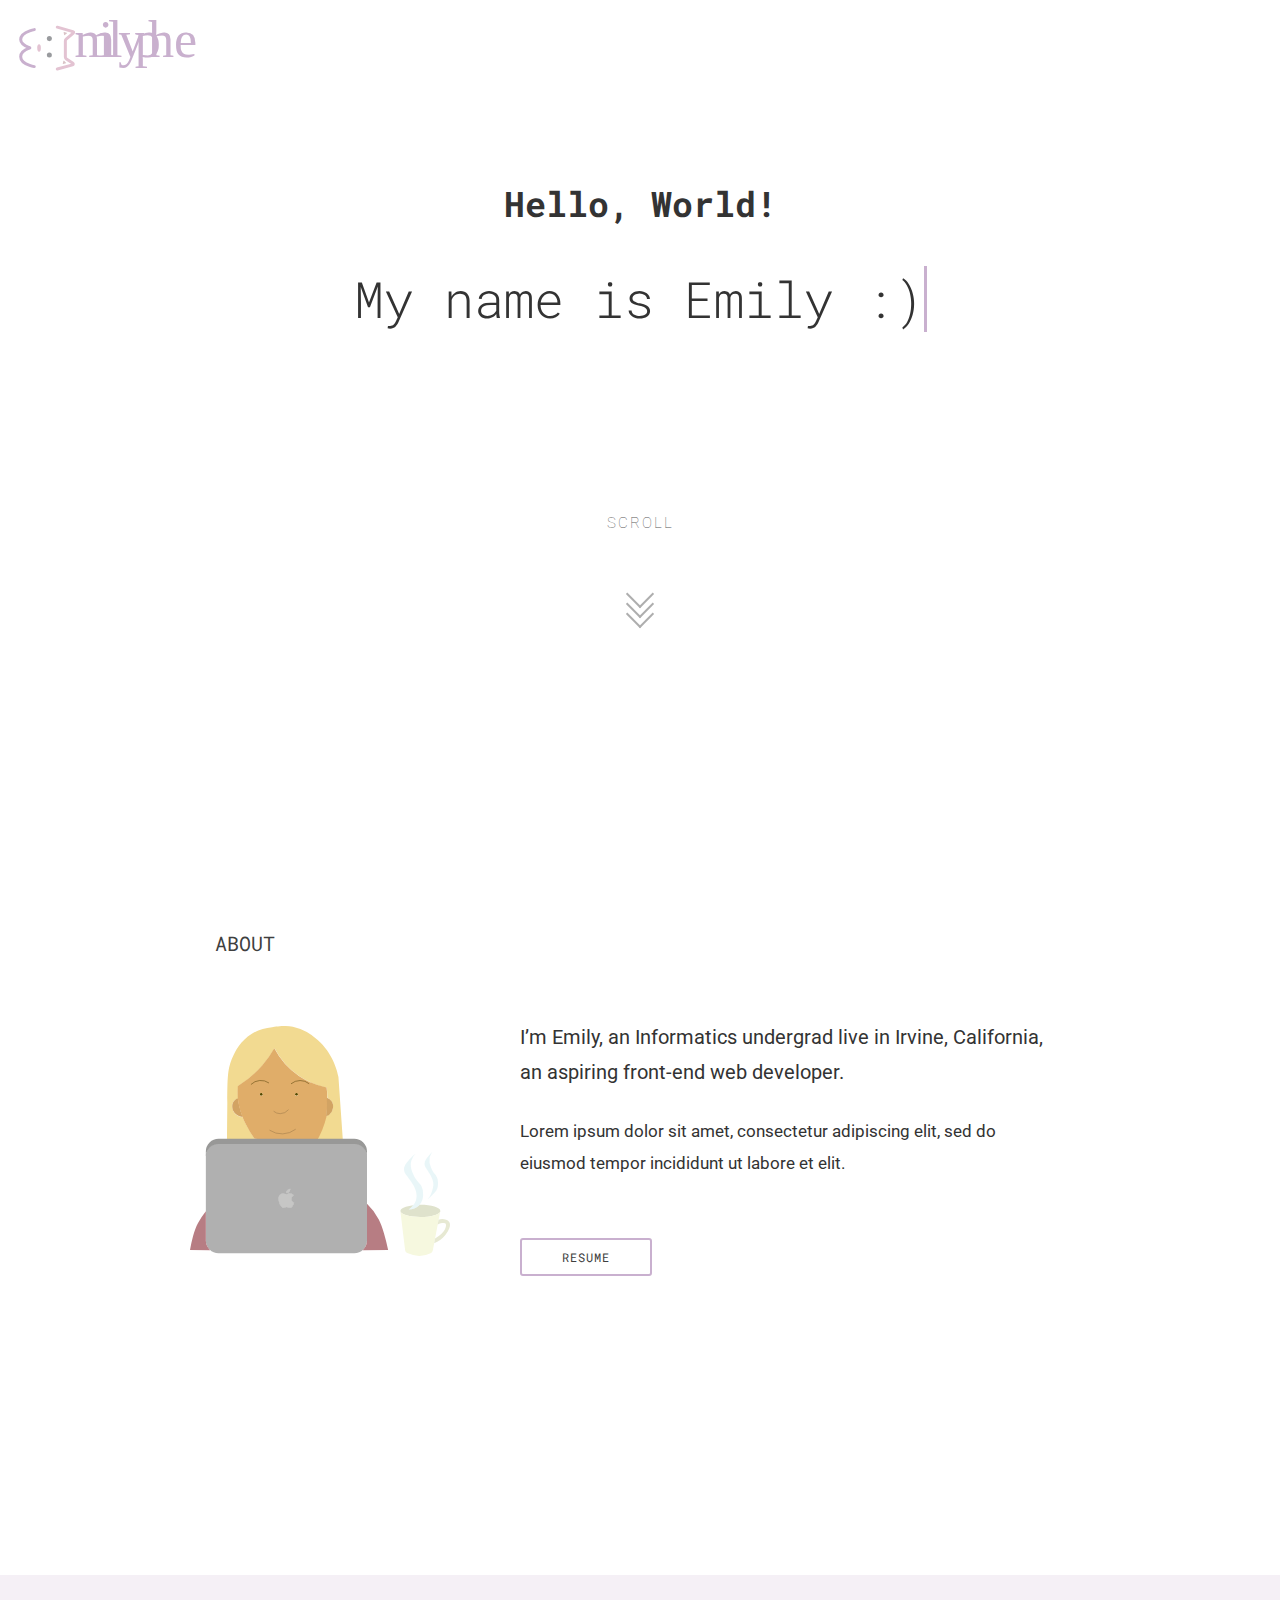
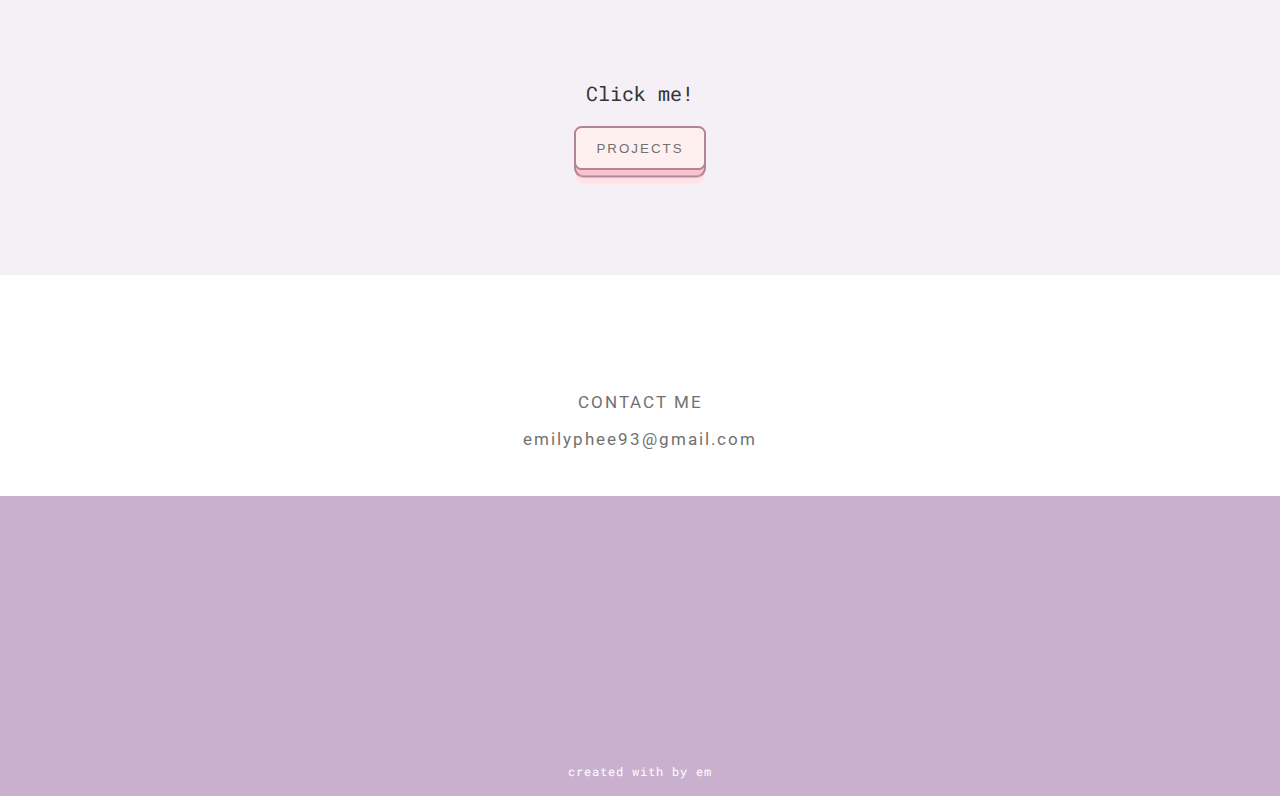
==== commit e87b2c01: "Add readme.txt file for INF133 A1 submission and the images of validation checker" ====
--- a/index.html
+++ b/index.html
@@ -27,7 +27,7 @@
 
   <!-- all contents goes here for main page -->
   <header class="main-header">
-    <a href="index.html"><img src="logo_emily.svg" class="header-logo" alt="main logo"></a>
+    <a href="index.html"><img src="svgs/logo_emily.svg" class="header-logo" alt="main logo"></a>
 
     <div class="content">
 
@@ -44,10 +44,10 @@
         <div class="header-icons">
           <div class="main-icons">
             <a href="https://github.com/emilyPhee" target="_blank">
-              <i class="fab fa-github fa-4x" aria-hidden="true"></i>
+              <span class="fab fa-github fa-4x"></span>
             </a>
             <a href="https://www.linkedin.com/in/emily-phee-1056821b9/" target="_blank">
-              <i class="fab fa-linkedin fa-4x" aria-hidden="true"></i>
+              <span class="fab fa-linkedin fa-4x"></span>
             </a>
           </div>
         </div>
@@ -83,16 +83,15 @@
         <!-- flex-item -->
         <div class="introduce-component">
           <div class="profile-img">
-            <img src="emily_profile.svg" class="profile-img" alt="emily profile">
+            <img src="svgs/emily_profile.svg" class="profile-img" alt="emily profile">
           </div>
           <div class="intro-and-btn">
             <div class="intro">
-              <p class="intro-first-part">I’m Emily, a Informatics undergrad residing in Irvine, California, an aspiring
-                font-end web developer.</p>
+              <p class="intro-first-part">I’m Emily, an Informatics undergrad live in Irvine, California, an
+                aspiring front-end web developer.</p>
               <p class="intro-second-part">
                 Lorem ipsum dolor sit amet, consectetur adipiscing elit, sed do eiusmod tempor incididunt ut labore et
-                dolore magna aliqua. Ut enim ad minim veniam, quis nostrud exercitation ullamco laboris nisi ut aliquip
-                ex ea commodo consequat. Duis aute irure dolor in Lorem ipsum dolor sit amet consectetur adipisicing
+
                 elit.
               </p>
             </div>
--- a/style.css
+++ b/style.css
@@ -254,9 +254,8 @@
   display: flex;
   justify-content: center;
   align-items: center;
-  min-height: 20rem;
-  border-top: solid 1px rgb(240, 240, 240);
-  border-bottom: solid 1px rgb(240, 240, 240);
+  min-height: 30rem;
+  background: #c9b0cf31;
 }
 .project-btn-container {
   display: flex;
@@ -323,6 +322,9 @@
 
 
 /* ----------- PROJECTS PAGE ----------- */
+.proj-border-color {
+  border: 2px solid #c9b0cf2a;
+}
 .project-header {
   min-height: 30vh;
 }
